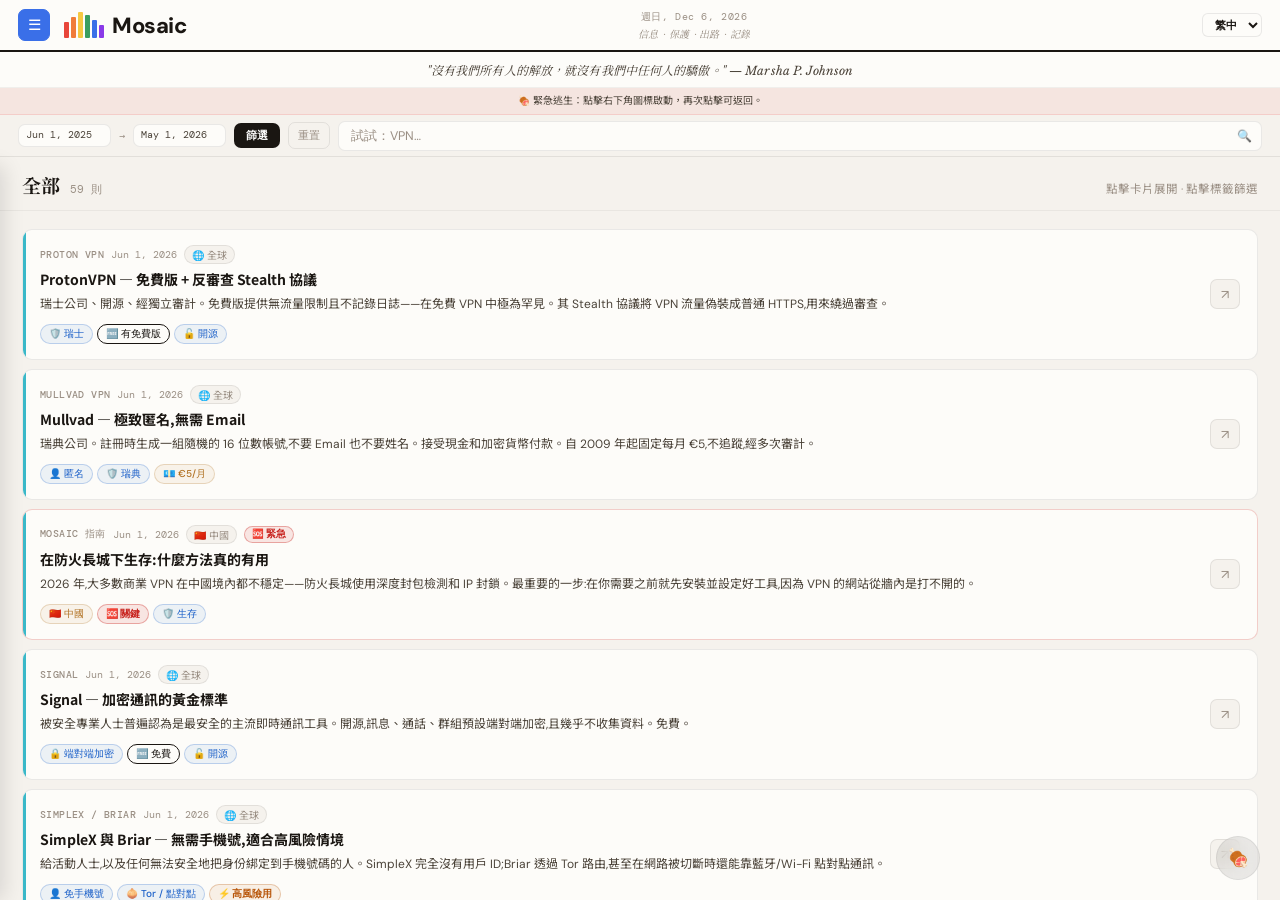
==== archive.html @ e32cba0f "Add files via upload" ====
<!DOCTYPE html>
<html lang="zh-Hant">
<head>
<meta charset="UTF-8">
<meta name="viewport" content="width=device-width, initial-scale=1.0">
<title>Mosaic 檔案庫</title>
<link href="https://fonts.googleapis.com/css2?family=Noto+Serif+TC:wght@400;500;700;900&family=Noto+Sans+TC:wght@300;400;500;700&family=Noto+Sans+SC:wght@300;400;500;700&family=DM+Sans:wght@300;400;500;600&family=DM+Mono:wght@400;500&family=Libre+Baskerville:ital,wght@0,400;0,700;1,400&display=swap" rel="stylesheet">
<link rel="stylesheet" href="css/archive.css">
</head>
<body>
<div class="topbar">
  <button class="sidebar-toggle" id="sidebar-toggle">☰</button>
  <div style="display:flex;align-items:center;gap:8px;flex-shrink:0">
    <div class="logo-mark"><div class="shard"></div><div class="shard"></div><div class="shard"></div><div class="shard"></div><div class="shard"></div><div class="shard"></div></div>
    <a class="logo-text" href="index.html">Mosaic</a>
  </div>
  <div class="newspaper-meta">
    <div class="newspaper-date" id="newspaper-date">—</div>
    <div class="newspaper-tagline" id="newspaper-tagline">信息 · 保護 · 出路 · 記錄</div>
  </div>
  <select class="lang-select" id="lang-select"><option value="zh" selected>繁中</option><option value="zh-cn">简中</option><option value="en">EN</option></select>
</div>
<div class="quote-bar"><span class="quote-text" id="quote-text"></span></div>
<div class="panic-hint-bar" id="panic-hint-bar">🍖 緊急逃生：點擊右下角圖標啟動，再次點擊可返回。</div>
<div class="filterbar">
  <div class="date-field"><span class="date-disp" id="disp-from">Jun 1, 2025</span><input type="date" id="date-from" value="2025-06-01"></div>
  <span class="date-arrow">→</span>
  <div class="date-field"><span class="date-disp" id="disp-to">May 1, 2026</span><input type="date" id="date-to" value="2026-05-01"></div>
  <button class="btn-filter" id="btn-filter">篩選</button>
  <button class="btn-reset" id="btn-reset">重置</button>
  <div class="search-wrap">
    <input class="search-input" id="search-input" type="text" placeholder="試試：庇護…" autocomplete="off">
    <span class="search-icon" id="search-icon">🔍</span>
    <button class="search-clear" id="search-clear">✕</button>
  </div>
  <div class="active-tag-badge" id="active-tag-badge"><span id="atb-text"></span><button class="atb-clear" id="atb-clear">✕</button></div>
</div>
<div class="layout">
  <div class="sidebar" id="sidebar">
    <div class="sidebar-top">
      <div class="sidebar-section">
        <div class="nav-item" onclick="window.location.href='index.html'" style="--item-color:#ff6b35">
          <div class="nav-icon" style="--item-color:#ff6b35">🏠</div><span id="lb-home">首頁 · 時間之樹</span>
        </div>
      </div>
      <div class="sidebar-divider"></div>
      <div class="sidebar-section">
        <div class="nav-item active" data-cat="news" id="nav-news" style="--item-color:var(--glass-red)">
          <div class="nav-icon" style="--item-color:var(--glass-red)">📰</div><span id="lb-news">新聞</span><span class="nav-count" id="count-news">—</span>
        </div>
        <div class="sub-group open" id="sub-news">
          <div class="sub-item active" data-sub="all" id="subnav-news-all">全部新聞</div>
          <div class="sub-item" data-sub="zh-sphere" id="subnav-news-zh">中文圈動態</div>
          <div class="sub-item" data-sub="zh-sphere" data-country="cn" id="subnav-cn">　🇨🇳 中國</div>
          <div class="sub-item" data-sub="zh-sphere" data-country="hk" id="subnav-hk">　🇭🇰 香港</div>
          <div class="sub-item" data-sub="zh-sphere" data-country="tw" id="subnav-tw">　🇹🇼 台灣</div>
          <div class="sub-item" data-sub="overseas" id="subnav-news-overseas">海外華人 LGBTQ+</div>
          <div class="sub-item" data-sub="global" id="subnav-news-global">全球重要事件</div>
        </div>
      </div>
      <div class="sidebar-divider"></div>
      <div class="sidebar-section">
        <div class="nav-item" data-cat="emergency" id="nav-emergency" style="--item-color:#c8241f">
          <div class="nav-icon" style="--item-color:#c8241f">🚨</div><span id="lb-emergency">緊急資源</span><span class="nav-count" id="count-emergency">—</span>
        </div>
        <div class="sub-group" id="sub-emergency">
          <div class="sub-item" data-sub="crisis" id="subnav-em-crisis">國內危機求助</div>
          <div class="sub-item" data-sub="legal" id="subnav-em-legal">法律援助</div>
          <div class="sub-item" data-sub="mental" id="subnav-em-mental">心理支持熱線</div>
        </div>
      </div>
      <div class="sidebar-divider"></div>
      <div class="sidebar-section">
        <div class="nav-item" data-cat="asylum" id="nav-asylum" style="--item-color:var(--glass-violet)">
          <div class="nav-icon" style="--item-color:var(--glass-violet)">✈️</div><span id="lb-asylum">庇護指南</span><span class="nav-count" id="count-asylum">—</span>
        </div>
        <div class="sub-group" id="sub-asylum">
          <div class="sub-item" data-sub="us" id="subnav-as-us">美國 Asylum</div>
          <div class="sub-item" data-sub="ca" id="subnav-as-ca">加拿大 Refugee</div>
          <div class="sub-item" data-sub="compare" id="subnav-as-compare">各國對比</div>
        </div>
      </div>
      <div class="sidebar-divider"></div>
      <div class="sidebar-section">
        <div class="nav-item" data-cat="medical" id="nav-medical" style="--item-color:var(--glass-green)">
          <div class="nav-icon" style="--item-color:var(--glass-green)">🏥</div><span id="lb-medical">醫療援助</span><span class="nav-count" id="count-medical">—</span>
        </div>
        <div class="sub-group" id="sub-medical">
          <div class="sub-item" data-sub="providers" id="subnav-md-providers">友善醫療提供者</div>
          <div class="sub-item" data-sub="trans" id="subnav-md-trans">跨性別醫療</div>
          <div class="sub-item" data-sub="sexual" id="subnav-md-sexual">性健康 · HIV · PrEP</div>
        </div>
      </div>
      <div class="sidebar-divider"></div>
      <div class="sidebar-section">
        <div class="nav-item" data-cat="safety" id="nav-safety" style="--item-color:var(--glass-teal)">
          <div class="nav-icon" style="--item-color:var(--glass-teal)">🔒</div><span id="lb-safety">安全工具</span><span class="nav-count" id="count-safety">—</span>
        </div>
        <div class="sub-group" id="sub-safety">
          <div class="sub-item" data-sub="vpn" id="subnav-sf-vpn">VPN 指南</div>
          <div class="sub-item" data-sub="encrypt" id="subnav-sf-encrypt">通訊加密</div>
          <div class="sub-item" data-sub="footprint" id="subnav-sf-footprint">數位足跡清理</div>
        </div>
      </div>
      <div class="sidebar-divider"></div>
      <div class="sidebar-section">
        <div class="nav-item" data-cat="cases" id="nav-cases" style="--item-color:var(--glass-orange)">
          <div class="nav-icon" style="--item-color:var(--glass-orange)">⚖️</div><span id="lb-cases">歷史案件</span><span class="nav-count" id="count-cases">—</span>
        </div>
      </div>
      <div class="sidebar-divider"></div>
      <div class="sidebar-section">
        <div class="nav-item guest-submit-btn" data-cat="guest" id="nav-guest">
          <div class="nav-icon">✍️</div><span id="lb-guest">特邀嘉賓</span>
        </div>
        <div style="padding:8px 16px 10px;font-size:10.5px;color:var(--text-dim);line-height:1.75;">
          <span id="lb-guest-hint">與社群分享您的故事。</span><br>
          <div style="margin-top:6px;padding:6px 10px;background:var(--bg);border:1px solid var(--border);border-radius:6px;font-family:monospace;font-size:11px;color:var(--text);cursor:pointer;" onclick="navigator.clipboard.writeText('chaosxxcinema@outlook.com').then(()=>alert('Email copied!'))">chaosxxcinema@outlook.com</div>
        </div>
      </div>
    </div>
    <div class="sidebar-bottom">
      <a class="sb-kofi" href="https://ko-fi.com/chaosxxcinema" target="_blank" rel="noopener">☕ <span id="kofi-label">請我喝杯咖啡</span></a>
      <button class="sb-link" onclick="document.getElementById('disc-overlay').classList.add('open')"><span id="lb-about">ℹ️ 關於與聯繫</span></button>
      <div class="sb-credit">XiaXia · ChaosXX™ © 2026</div>
    </div>
  </div>
  <div class="main" id="main-area">
    <div class="content-header">
      <div class="content-title" id="content-title">全部</div>
      <div class="content-count" id="content-count">— 則</div>
      <div class="content-hint" id="content-hint">點擊卡片展開 · 點擊標籤篩選</div>
    </div>
    <div class="cards-scroll" id="cards-scroll">
      <div id="cards-grid"></div>
      <div class="empty" id="empty-state">找不到相關內容 🌈</div>
    </div>
  </div>
</div>
<div class="overlay" id="overlay">
  <div class="detail-panel" id="detail-panel">
    <div class="panel-header">
      <div class="panel-strip" id="panel-strip"></div>
      <div style="flex:1;min-width:0"><div class="panel-source-date" id="panel-src"></div><div class="panel-title" id="panel-title"></div></div>
      <button class="panel-close" id="panel-close">✕</button>
    </div>
    <div class="panel-body" id="panel-body">
      <div class="panel-summary-box" id="panel-summary-box">
        <div class="panel-summary-label" id="lbl-ai">✦ AI 摘要</div>
        <div class="panel-summary-text" id="panel-summary"></div>
      </div>
      <div class="panel-tags" id="panel-tags"></div>
      <div class="panel-full-text" id="panel-full"></div>
      <a class="panel-cta" id="panel-cta" href="#" target="_blank">→ <span id="cta-text">查看原文</span></a>
    </div>
  </div>
</div>
<div class="disc-overlay" id="disc-overlay">
  <div class="disc-modal">
    <button class="disc-close" onclick="document.getElementById('disc-overlay').classList.remove('open')">✕</button>
    <div class="disc-title" id="disc-title">ℹ️ 關於與聯繫</div>
    <div class="disc-sec-title" id="disc-s1">關於本工具</div><div class="disc-body" id="disc-b1"></div>
    <div class="disc-sec-title" id="disc-s2">AI 摘要說明</div><div class="disc-body" id="disc-b2"></div>
    <div class="disc-sec-title" id="disc-s3">隱私與資料</div><div class="disc-body" id="disc-b3"></div>
    <div class="disc-sec-title" id="disc-s4">使用者責任</div><div class="disc-body" id="disc-b4"></div>
    <div class="disc-divider"></div>
    <div class="disc-sec-title" id="disc-s5">維護者</div><div class="disc-body" id="disc-b5">XiaXia · ChaosXX™ · © 2026</div>
  </div>
</div>
<button class="panic-button" id="panic-btn" aria-label="Emergency exit">🍖</button>
<div class="disguise-page" id="disguise-page">
  <div class="disguise-content">
    <div class="disguise-header"><div class="disguise-title" id="recipe-site-title">美食天下</div><div class="disguise-subtitle">www.meishichina.com</div></div>
    <div class="disguise-recipe">
      <div class="disguise-recipe-img" id="recipe-icon">🍽️</div>
      <div class="disguise-recipe-title" id="recipe-name">菜名</div>
      <div class="disguise-recipe-meta" id="recipe-meta">難度：中等 | 時間：30分鐘</div>
      <div class="disguise-recipe-section"><h3 id="label-ingredients">主料</h3><ul id="recipe-ingredients"></ul></div>
      <div class="disguise-recipe-section"><h3 id="label-seasonings">調料</h3><ul id="recipe-seasonings"></ul></div>
      <div class="disguise-recipe-section"><h3 id="label-steps">做法步驟</h3><div id="recipe-steps"></div></div>
      <div class="disguise-recipe-section"><p id="recipe-tips" style="color:#999;font-size:12px;"></p></div>
    </div>
    <div style="text-align:center;padding:30px 0;border-top:1px solid #eee;color:#999;font-size:12px;">
      <p id="recipe-footer">© 2026 美食天下 meishichina.com</p>
      <p id="recipe-categories" style="margin-top:8px;">熱門分類：川菜 | 粵菜 | 湘菜 | 素菜 | 湯羹 | 烘焙</p>
    </div>
  </div>
</div>
<!-- 參考資料(穩定型) -->
<script src="data/reference.js"></script>
<!-- 新聞歸檔設定 -->
<script src="data/news-index.js"></script>
<!-- 新聞檔案(每季一個,新增一季就加一行) -->
<script src="data/news-2026-Q2.js"></script>
<!-- 應用邏輯 -->
<script src="js/archive.js"></script>
</body>
</html>
---- css/archive.css ----
:root{--glass-red:#e8463a;--glass-orange:#f07c3a;--glass-yellow:#f5c842;--glass-green:#3a9e5f;--glass-blue:#3a6fe8;--glass-violet:#8a3ae8;--glass-pink:#e83a7c;--glass-teal:#3ab8c8;--bg:#f5f2ed;--surface:#fdfcf9;--border:rgba(0,0,0,.08);--border2:rgba(0,0,0,.05);--text:#1a1612;--text-mid:#4a4238;--text-dim:#9a8f84;--topbar-h:52px;--filterbar-h:42px;--sidebar-w:260px;}
*,*::before,*::after{box-sizing:border-box;margin:0;padding:0;}
body{font-family:'DM Sans','Noto Sans TC','Noto Sans SC',sans-serif;background:var(--bg);color:var(--text);height:100vh;overflow:hidden;display:flex;flex-direction:column;}
.topbar{height:var(--topbar-h);flex-shrink:0;background:var(--surface);border-bottom:2px solid var(--text);display:flex;align-items:center;padding:0 18px;gap:14px;position:relative;z-index:100;}
.logo-mark{display:flex;align-items:flex-end;gap:2px;flex-shrink:0;height:26px;}
.shard{width:5px;border-radius:1px;transform-origin:bottom center;position:relative;overflow:hidden;}
.shard::after{content:'';position:absolute;inset:0;background:linear-gradient(135deg,transparent 0%,rgba(255,255,255,.5) 45%,rgba(255,255,255,.9) 50%,rgba(255,255,255,.5) 55%,transparent 100%);transform:translateX(-150%);animation:sunlight 12s ease-in-out infinite;}
.shard:nth-child(1){height:16px;background:var(--glass-red);}
.shard:nth-child(2){height:21px;background:var(--glass-orange);}.shard:nth-child(2)::after{animation-delay:.4s;}
.shard:nth-child(3){height:26px;background:var(--glass-yellow);}.shard:nth-child(3)::after{animation-delay:.8s;}
.shard:nth-child(4){height:23px;background:var(--glass-green);}.shard:nth-child(4)::after{animation-delay:1.2s;}
.shard:nth-child(5){height:18px;background:var(--glass-blue);}.shard:nth-child(5)::after{animation-delay:1.6s;}
.shard:nth-child(6){height:13px;background:var(--glass-violet);}.shard:nth-child(6)::after{animation-delay:2s;}
@keyframes sunlight{0%{transform:translateX(-150%);}15%{transform:translateX(150%);}100%{transform:translateX(150%);}}
.logo-text{font-family:'DM Sans',sans-serif;font-weight:800;font-size:22px;color:var(--text);letter-spacing:-.02em;flex-shrink:0;text-decoration:none;}
.newspaper-meta{flex:1;min-width:0;text-align:center;display:flex;flex-direction:column;align-items:center;justify-content:center;overflow:hidden;}
.newspaper-date{font-family:'DM Mono',monospace;font-size:10px;color:var(--text-dim);letter-spacing:.06em;}
.newspaper-tagline{font-family:'Noto Serif TC',serif;font-style:italic;font-size:10px;color:var(--text-dim);letter-spacing:.03em;margin-top:2px;white-space:nowrap;overflow:hidden;text-overflow:ellipsis;max-width:100%;}
.sidebar-toggle{display:flex;width:32px;height:32px;border-radius:7px;background:var(--glass-blue);border:1px solid var(--glass-blue);color:#fff;font-size:15px;cursor:pointer;align-items:center;justify-content:center;flex-shrink:0;transition:all .16s;}
.sidebar-toggle:hover{background:#2856c7;transform:scale(1.05);}
.lang-select{padding:4px 8px;border-radius:6px;border:1px solid var(--border);background:var(--surface);color:var(--text);font-size:11px;font-weight:600;cursor:pointer;}
.quote-bar{flex-shrink:0;background:var(--surface);border-bottom:1px solid var(--border2);padding:7px 18px;text-align:center;}
.quote-text{font-family:'Libre Baskerville','Noto Serif TC',serif;font-style:italic;font-size:12px;color:var(--text-mid);letter-spacing:.01em;line-height:1.5;}
.panic-hint-bar{flex-shrink:0;background:rgba(232,58,60,.07);border-bottom:1px solid rgba(232,58,60,.14);padding:5px 18px;font-size:10px;color:var(--text-mid);text-align:center;line-height:1.6;}
.filterbar{height:var(--filterbar-h);flex-shrink:0;background:var(--bg);border-bottom:1px solid var(--border);display:flex;align-items:center;padding:0 18px;gap:8px;position:relative;z-index:99;}
.search-wrap{flex:1;position:relative;min-width:0;}
.search-input{width:100%;background:var(--surface);border:1px solid var(--border);border-radius:7px;padding:6px 30px 6px 12px;font-family:'DM Sans',sans-serif;font-size:12.5px;color:var(--text);outline:none;transition:border-color .18s;}
.search-input:focus{border-color:var(--glass-blue);box-shadow:0 0 0 3px rgba(58,111,232,.08);}
.search-input::placeholder{color:var(--text-dim);}
.search-icon{position:absolute;right:10px;top:50%;transform:translateY(-50%);color:var(--text-dim);font-size:12px;pointer-events:none;}
.search-clear{position:absolute;right:8px;top:50%;transform:translateY(-50%);color:var(--text-dim);font-size:12px;cursor:pointer;display:none;background:none;border:none;line-height:1;}
.date-field{position:relative;display:inline-flex;align-items:center;flex-shrink:0;}
.date-disp{background:var(--surface);border:1px solid var(--border);border-radius:7px;padding:4px 18px 4px 7px;color:var(--text-mid);font-family:'DM Mono',monospace;font-size:9.5px;white-space:nowrap;min-width:78px;pointer-events:none;line-height:1.4;}
.date-field input[type=date]{position:absolute;inset:0;opacity:0;cursor:pointer;width:100%;}
.date-arrow{font-family:'DM Mono',monospace;font-size:10px;color:var(--text-dim);flex-shrink:0;}
.btn-filter{padding:5px 12px;border-radius:7px;background:var(--text);color:#fff;border:none;font-family:'DM Sans',sans-serif;font-size:11px;font-weight:600;cursor:pointer;transition:all .16s;white-space:nowrap;}
.btn-filter:hover{background:#2a2018;}
.btn-reset{padding:5px 9px;border-radius:7px;background:transparent;border:1px solid var(--border);color:var(--text-dim);font-family:'DM Sans',sans-serif;font-size:11px;cursor:pointer;transition:all .16s;}
.btn-reset:hover{color:var(--text);}
.active-tag-badge{display:none;align-items:center;gap:5px;flex-shrink:0;background:rgba(58,111,232,.1);border:1px solid rgba(58,111,232,.25);border-radius:999px;padding:3px 10px;font-family:'DM Sans',sans-serif;font-size:11px;color:var(--glass-blue);white-space:nowrap;}
.active-tag-badge.show{display:inline-flex;}
.atb-clear{background:none;border:none;color:rgba(58,111,232,.6);font-size:12px;cursor:pointer;line-height:1;padding:0;margin-left:2px;}
.atb-clear:hover{color:var(--glass-blue);}
.layout{flex:1;min-height:0;display:flex;overflow:hidden;}
.sidebar{width:var(--sidebar-w);flex-shrink:0;background:var(--surface);border-right:1px solid var(--border);display:flex;flex-direction:column;overflow-y:auto;overflow-x:hidden;position:fixed;left:0;top:calc(var(--topbar-h) + var(--filterbar-h) + 72px);bottom:0;z-index:200;transform:translateX(-100%);transition:transform .22s ease;box-shadow:4px 0 20px rgba(0,0,0,.12);}
.sidebar.open{transform:translateX(0);}
.sidebar::-webkit-scrollbar{display:none;}
.sidebar-top{flex:1;padding:14px 0 0;}
.sidebar-section{margin-bottom:4px;}
.sidebar-label{font-family:'DM Mono',monospace;font-size:9px;letter-spacing:.12em;text-transform:uppercase;color:var(--text-dim);padding:4px 16px 5px;}
.sidebar-divider{height:1px;background:var(--border2);margin:6px 14px;}
.nav-item{display:flex;align-items:center;gap:9px;padding:7px 16px;cursor:pointer;position:relative;transition:background .14s;font-size:13px;font-weight:500;color:var(--text-mid);}
.nav-item:hover{background:var(--bg);}
.nav-item.active{background:var(--bg);color:var(--text);font-weight:600;}
.nav-item.active::before{content:'';position:absolute;left:0;top:18%;bottom:18%;width:3px;border-radius:0 3px 3px 0;background:var(--item-color,var(--glass-blue));}
.nav-icon{width:21px;height:21px;border-radius:5px;display:flex;align-items:center;justify-content:center;font-size:11px;flex-shrink:0;background:color-mix(in srgb,var(--item-color,var(--glass-blue)) 14%,transparent);}
.nav-count{margin-left:auto;font-family:'DM Mono',monospace;font-size:10px;color:var(--text-dim);background:var(--bg);border:1px solid var(--border);border-radius:999px;padding:1px 6px;}
.sub-group{display:none;overflow:hidden;}
.sub-group.open{display:block;}
.sub-item{display:flex;align-items:center;gap:6px;padding:5px 16px 5px 44px;cursor:pointer;font-size:12px;color:var(--text-dim);transition:all .14s;position:relative;}
.sub-item::before{content:'└';position:absolute;left:28px;color:var(--border);font-size:10px;}
.sub-item:hover{background:var(--bg);color:var(--text-mid);}
.sub-item.active{color:var(--text);font-weight:600;}
.guest-submit-btn{background:rgba(232,58,124,.1)!important;border:1px solid rgba(232,58,124,.3)!important;border-radius:8px!important;margin:4px 14px 10px!important;padding:9px 12px!important;color:var(--glass-pink)!important;font-weight:600!important;justify-content:center!important;}
.guest-submit-btn:hover{background:rgba(232,58,124,.18)!important;transform:translateY(-1px);}
.guest-submit-btn.active{background:var(--glass-pink)!important;color:#fff!important;}
.guest-submit-btn.active::before{display:none!important;}
.sidebar-bottom{flex-shrink:0;border-top:1px solid var(--border);padding:12px 14px;display:flex;flex-direction:column;gap:8px;}
.sb-kofi{display:inline-flex;align-items:center;gap:6px;background:rgba(16,185,129,.12);border:1px solid rgba(16,185,129,.35);border-radius:999px;padding:5px 12px;color:rgba(5,150,105,.95);font-family:'DM Sans',sans-serif;font-size:11px;font-weight:600;text-decoration:none;transition:all .18s;width:100%;justify-content:center;}
.sb-kofi:hover{background:rgba(16,185,129,.22);}
.sb-link{font-family:'DM Mono',monospace;font-size:9px;letter-spacing:.06em;color:var(--text-dim);cursor:pointer;transition:color .16s;text-transform:uppercase;background:none;border:none;width:100%;padding:6px;}
.sb-link:hover{color:var(--text);}
.sb-credit{font-family:'DM Mono',monospace;font-size:9px;color:var(--text-dim);text-align:center;letter-spacing:.04em;opacity:.65;}
.main{flex:1;min-width:0;display:flex;flex-direction:column;overflow:hidden;}
.content-header{flex-shrink:0;padding:14px 22px 12px;border-bottom:1px solid var(--border2);display:flex;align-items:baseline;gap:10px;flex-wrap:wrap;}
.content-title{font-family:'Noto Serif TC',serif;font-size:19px;font-weight:700;letter-spacing:-.01em;color:var(--text);}
.content-count{font-family:'DM Mono',monospace;font-size:11px;color:var(--text-dim);}
.content-hint{font-size:11.5px;color:var(--text-dim);margin-left:auto;}
.cards-scroll{flex:1;min-height:0;overflow-y:auto;padding:18px 22px 32px;scrollbar-width:thin;scrollbar-color:rgba(0,0,0,.1) transparent;}
.cards-scroll::-webkit-scrollbar{width:5px;}
.cards-scroll::-webkit-scrollbar-thumb{background:rgba(0,0,0,.1);border-radius:3px;}
.card{background:var(--surface);border:1px solid var(--border);border-radius:10px;padding:15px 17px;margin-bottom:9px;cursor:pointer;transition:box-shadow .18s,transform .18s,border-color .18s;position:relative;overflow:hidden;display:flex;gap:13px;align-items:flex-start;animation:cardIn .28s ease both;}
.card:hover{box-shadow:0 4px 18px rgba(0,0,0,.08);transform:translateY(-1px);border-color:rgba(0,0,0,.14);}
.card-strip{position:absolute;left:0;top:0;bottom:0;width:3px;border-radius:10px 0 0 10px;}
.card-body{flex:1;min-width:0;}
.card-meta{display:flex;align-items:center;gap:7px;flex-wrap:wrap;margin-bottom:5px;}
.card-source{font-family:'DM Mono',monospace;font-size:10px;font-weight:500;color:var(--text-dim);letter-spacing:.04em;text-transform:uppercase;}
.card-date{font-family:'DM Mono',monospace;font-size:10px;color:var(--text-dim);}
.card-geo{display:inline-flex;align-items:center;gap:3px;font-size:10px;color:var(--text-dim);background:var(--bg);border:1px solid var(--border);border-radius:999px;padding:1px 7px;}
.card-title{font-family:'Noto Sans TC','Noto Sans SC',sans-serif;font-size:14px;font-weight:700;line-height:1.45;color:var(--text);margin-bottom:5px;}
.card-title.en{font-family:'Libre Baskerville',serif;font-size:14.5px;}
.card-summary{font-size:12px;color:var(--text-mid);line-height:1.72;margin-bottom:9px;display:-webkit-box;-webkit-line-clamp:2;-webkit-box-orient:vertical;overflow:hidden;}
.card-tags{display:flex;flex-wrap:wrap;gap:4px;}
.ctag{display:inline-flex;align-items:center;gap:2px;padding:2px 8px;border-radius:999px;font-size:10px;font-family:'DM Sans',sans-serif;font-weight:500;border:1px solid;white-space:nowrap;cursor:pointer;transition:all .14s;}
.ctag:hover{filter:brightness(.92);transform:scale(1.04);}
.ctag.tag-active{outline:2px solid currentColor;outline-offset:1px;}
.ct-news{color:#c0390d;border-color:rgba(192,57,13,.24);background:rgba(192,57,13,.07);}
.ct-emergency{color:#c8241f;border-color:rgba(200,36,31,.28);background:rgba(200,36,31,.08);font-weight:700;}
.ct-asylum{color:#6b24c8;border-color:rgba(107,36,200,.24);background:rgba(107,36,200,.07);}
.ct-safety{color:#1a5fc8;border-color:rgba(26,95,200,.24);background:rgba(26,95,200,.07);}
.ct-cases{color:#b07020;border-color:rgba(176,112,32,.24);background:rgba(176,112,32,.07);}
.ct-guest{color:var(--glass-pink);border-color:rgba(232,58,124,.24);background:rgba(232,58,124,.07);}
.ct-health{color:#1f8a4f;border-color:rgba(31,138,79,.24);background:rgba(31,138,79,.07);}
.ct-legal{color:#6b24c8;border-color:rgba(107,36,200,.24);background:rgba(107,36,200,.07);}
.ct-urgent{color:#c8241f;border-color:rgba(200,36,31,.34);background:rgba(200,36,31,.1);font-weight:700;}
.ct-cn{color:#b07020;border-color:rgba(176,112,32,.24);background:rgba(176,112,32,.07);}
.ct-us{color:#1a5fc8;border-color:rgba(26,95,200,.18);background:rgba(26,95,200,.06);}
.ct-ban{color:#c8241f;border-color:rgba(200,36,31,.28);background:rgba(200,36,31,.08);font-weight:600;}
.ct-persecution{color:#8b1a1a;border-color:rgba(139,26,26,.3);background:rgba(139,26,26,.09);font-weight:600;}
.ct-rollback{color:#b8560a;border-color:rgba(184,86,10,.28);background:rgba(184,86,10,.08);font-weight:600;}
.ct-resistance{color:#059669;border-color:rgba(5,150,105,.28);background:rgba(5,150,105,.08);}
.ct-ru{color:#6b24c8;border-color:rgba(107,36,200,.24);background:rgba(107,36,200,.07);}
.ct-ir{color:#c8241f;border-color:rgba(200,36,31,.28);background:rgba(200,36,31,.08);}
.ct-tw{color:#1f8a4f;border-color:rgba(31,138,79,.24);background:rgba(31,138,79,.07);}
.ct-gb{color:#1a5fc8;border-color:rgba(26,95,200,.24);background:rgba(26,95,200,.07);}
.ct-ug{color:#c8241f;border-color:rgba(200,36,31,.28);background:rgba(200,36,31,.08);}
.ct-sa{color:#8b1a1a;border-color:rgba(139,26,26,.3);background:rgba(139,26,26,.09);}
.ct-event{color:#1a5fc8;border-color:rgba(26,95,200,.24);background:rgba(26,95,200,.07);}
.card-link{flex-shrink:0;display:flex;align-items:center;justify-content:center;width:30px;height:30px;border-radius:7px;background:var(--bg);border:1px solid var(--border);color:var(--text-dim);font-size:13px;text-decoration:none;transition:all .16s;align-self:center;}
.card-link:hover{background:var(--glass-blue);border-color:var(--glass-blue);color:#fff;}
.hl{background:rgba(245,200,66,.45);border-radius:2px;padding:0 1px;}
.empty{text-align:center;padding:60px 20px;color:var(--text-dim);font-family:'Noto Serif TC',serif;font-style:italic;font-size:17px;display:none;}
.pagination{display:flex;align-items:center;justify-content:center;gap:8px;padding:20px;margin-top:10px;}
.pagination-btn{display:flex;align-items:center;justify-content:center;min-width:36px;height:36px;padding:0 12px;border-radius:7px;border:1px solid var(--border);background:var(--surface);color:var(--text-mid);font-family:'DM Sans',sans-serif;font-size:13px;font-weight:500;cursor:pointer;transition:all .16s;}
.pagination-btn:hover:not(:disabled){background:var(--glass-blue);color:#fff;border-color:var(--glass-blue);}
.pagination-btn:disabled{opacity:.4;cursor:not-allowed;}
.pagination-btn.active{background:var(--glass-blue);color:#fff;border-color:var(--glass-blue);font-weight:600;}
.pagination-info{font-size:12px;color:var(--text-dim);padding:0 8px;}
.overlay{position:fixed;inset:0;background:rgba(26,22,18,.52);backdrop-filter:blur(6px);z-index:500;display:flex;justify-content:flex-end;opacity:0;pointer-events:none;transition:opacity .22s;}
.overlay.open{opacity:1;pointer-events:all;}
.detail-panel{width:min(750px,95vw);height:100%;background:var(--surface);border-left:1px solid var(--border);display:flex;flex-direction:column;transform:translateX(100%);transition:transform .24s cubic-bezier(.4,0,.2,1);overflow:hidden;}
.overlay.open .detail-panel{transform:translateX(0);}
.panel-header{flex-shrink:0;padding:18px 20px 14px;border-bottom:1px solid var(--border2);display:flex;align-items:flex-start;gap:10px;}
.panel-strip{width:4px;height:38px;border-radius:2px;flex-shrink:0;margin-top:2px;}
.panel-source-date{font-family:'DM Mono',monospace;font-size:10px;color:var(--text-dim);letter-spacing:.04em;margin-bottom:4px;}
.panel-title{font-family:'Noto Serif TC','Libre Baskerville',serif;font-size:16px;font-weight:700;line-height:1.4;color:var(--text);flex:1;}
.panel-close{width:28px;height:28px;border-radius:7px;background:rgba(58,111,232,.08);border:1px solid rgba(58,111,232,.2);color:var(--glass-blue);font-size:13px;cursor:pointer;display:flex;align-items:center;justify-content:center;transition:all .16s;flex-shrink:0;}
.panel-close:hover{background:var(--glass-blue);border-color:var(--glass-blue);color:#fff;}
.panel-body{flex:1;overflow-y:auto;padding:18px 20px 28px;}
.panel-body::-webkit-scrollbar{width:4px;}
.panel-body::-webkit-scrollbar-thumb{background:rgba(0,0,0,.1);border-radius:2px;}
.panel-summary-box{background:var(--bg);border-radius:8px;padding:13px 15px;margin-bottom:14px;border-left:3px solid var(--panel-color,var(--glass-blue));}
.panel-summary-label{font-family:'DM Mono',monospace;font-size:9px;letter-spacing:.12em;text-transform:uppercase;color:var(--text-dim);margin-bottom:5px;}
.panel-summary-text{font-size:13px;line-height:1.85;color:var(--text);}
.panel-tags{display:flex;flex-wrap:wrap;gap:6px;margin-bottom:16px;}
.panel-tags .ctag{font-size:11.5px;padding:3px 11px;}
.panel-full-text{font-size:14.5px;line-height:1.9;color:var(--text-mid);margin-bottom:20px;white-space:pre-wrap;}
.panel-cta{display:inline-flex;align-items:center;gap:6px;background:var(--text);color:#fff;border:none;border-radius:8px;padding:9px 18px;font-family:'DM Sans',sans-serif;font-size:13px;font-weight:600;text-decoration:none;cursor:pointer;transition:all .18s;}
.panel-cta:hover{background:#2a2018;transform:translateY(-1px);}
.panel-author-box{background:rgba(16,185,129,.08);border:1px solid rgba(16,185,129,.22);border-radius:8px;padding:12px 14px;margin-bottom:14px;}
.panel-author-label{font-family:'DM Mono',monospace;font-size:9px;letter-spacing:.12em;text-transform:uppercase;color:rgba(5,150,105,.8);margin-bottom:5px;font-weight:600;}
.panel-author-name{font-size:13px;font-weight:600;color:var(--text);margin-bottom:3px;}
.panel-author-bio{font-size:11.5px;color:var(--text-mid);line-height:1.6;}
.panel-listen-btn{display:inline-flex;align-items:center;gap:6px;background:rgba(16,185,129,.12);border:1px solid rgba(16,185,129,.35);color:rgba(5,150,105,.95);border-radius:8px;padding:8px 16px;font-family:'DM Sans',sans-serif;font-size:12px;font-weight:600;cursor:pointer;transition:all .18s;margin-bottom:16px;}
.panel-listen-btn:hover{background:rgba(16,185,129,.22);}
.panel-listen-btn.playing{background:rgba(16,185,129,.25);border-color:rgba(16,185,129,.6);}
.panel-guest-disclaimer{background:rgba(245,200,66,.08);border:1px solid rgba(245,200,66,.25);border-radius:8px;padding:11px 13px;margin-top:16px;font-size:10.5px;line-height:1.75;color:var(--text-mid);}
.panel-guest-disclaimer strong{color:var(--text);font-weight:600;}
.panel-copyright{background:rgba(58,111,232,.08);border:1px solid rgba(58,111,232,.22);border-radius:8px;padding:11px 13px;margin-top:10px;font-size:10.5px;line-height:1.75;color:var(--text-mid);}
.panel-copyright strong{color:var(--text);font-weight:600;}
.panel-comments{background:var(--bg);border:1px solid var(--border);border-radius:8px;padding:14px 16px;margin-top:16px;}
.panel-comments-header{font-family:'DM Mono',monospace;font-size:10px;letter-spacing:.12em;text-transform:uppercase;color:var(--text-dim);margin-bottom:10px;font-weight:600;}
.panel-comments-placeholder{text-align:center;padding:20px;background:rgba(16,185,129,.05);border:1px dashed rgba(16,185,129,.25);border-radius:6px;}
.panel-comments-placeholder-icon{font-size:32px;margin-bottom:8px;opacity:.6;}
.panel-comments-placeholder-text{font-size:12px;color:var(--text-mid);line-height:1.7;}
.panel-controls{display:flex;gap:8px;margin-bottom:16px;align-items:center;}
.font-btn{display:inline-flex;align-items:center;justify-content:center;width:34px;height:34px;border-radius:8px;background:rgba(58,111,232,.06);border:1px solid rgba(58,111,232,.18);color:var(--glass-blue);font-size:14px;font-weight:700;font-family:'DM Sans',sans-serif;cursor:pointer;transition:all .16s;}
.font-btn:hover{background:var(--glass-blue);border-color:var(--glass-blue);color:#fff;transform:translateY(-1px);}
.disc-overlay{position:fixed;inset:0;background:rgba(26,22,18,.6);backdrop-filter:blur(8px);z-index:800;display:flex;align-items:center;justify-content:center;padding:20px;opacity:0;pointer-events:none;transition:opacity .22s;}
.disc-overlay.open{opacity:1;pointer-events:all;}
.disc-modal{background:var(--surface);border:1px solid var(--border);border-radius:14px;padding:28px 26px;max-width:520px;width:100%;max-height:82vh;overflow-y:auto;position:relative;box-shadow:0 24px 60px rgba(0,0,0,.18);}
.disc-modal::-webkit-scrollbar{width:4px;}
.disc-modal::-webkit-scrollbar-thumb{background:rgba(0,0,0,.1);border-radius:2px;}
.disc-close{position:absolute;top:14px;right:14px;width:28px;height:28px;border-radius:7px;background:rgba(58,111,232,.08);border:1px solid rgba(58,111,232,.2);color:var(--glass-blue);font-size:13px;cursor:pointer;display:flex;align-items:center;justify-content:center;transition:all .16s;}
.disc-close:hover{background:var(--glass-blue);border-color:var(--glass-blue);color:#fff;}
.disc-title{font-family:'Noto Serif TC',serif;font-size:15px;font-weight:700;color:var(--text);margin-bottom:16px;padding-right:32px;}
.disc-sec-title{font-family:'DM Mono',monospace;font-size:9px;letter-spacing:.12em;text-transform:uppercase;color:var(--text-dim);margin-bottom:5px;}
.disc-body{font-size:12px;color:var(--text-mid);line-height:1.9;margin-bottom:14px;}
.disc-body strong{color:var(--text);font-weight:600;}
.disc-body a{color:var(--glass-blue);}
.disc-divider{height:1px;background:var(--border2);margin:12px 0;}
.panic-button{position:fixed;bottom:20px;right:20px;width:44px;height:44px;border-radius:50%;background:rgba(100,100,100,.12);border:1px solid rgba(150,150,150,.18);color:var(--text-dim);font-size:18px;cursor:pointer;display:flex;align-items:center;justify-content:center;z-index:10000;transition:all .2s;backdrop-filter:blur(8px);}
.panic-button:hover{background:rgba(255,59,48,.12);border-color:rgba(255,59,48,.25);color:rgba(255,59,48,.85);transform:scale(1.05);}
.disguise-page{display:none;position:fixed;inset:0;background:#fff;z-index:9998;overflow-y:auto;padding:20px;}
.disguise-page.active{display:block;}
.disguise-content{max-width:800px;margin:0 auto;font-family:'Noto Sans SC','Microsoft YaHei',sans-serif;color:#333;line-height:1.8;}
.disguise-header{text-align:center;padding:20px 0 30px;border-bottom:2px solid #e74c3c;}
.disguise-title{font-size:32px;font-weight:700;color:#e74c3c;margin-bottom:8px;}
.disguise-subtitle{font-size:14px;color:#666;}
.disguise-recipe{padding:30px 0;border-bottom:1px solid #eee;}
.disguise-recipe-img{font-size:48px;text-align:center;margin-bottom:15px;line-height:1;}
.disguise-recipe-title{font-size:22px;font-weight:600;color:#333;margin-bottom:15px;text-align:center;}
.disguise-recipe-meta{font-size:13px;color:#999;margin-bottom:20px;text-align:center;}
.disguise-recipe-section{margin-bottom:20px;}
.disguise-recipe-section h3{font-size:16px;font-weight:600;color:#e74c3c;margin-bottom:10px;}
.disguise-recipe-section ul{list-style:none;padding-left:0;}
.disguise-recipe-section li{padding:5px 0;font-size:14px;line-height:1.8;}
.disguise-recipe-section li::before{content:'• ';color:#e74c3c;font-weight:bold;margin-right:8px;}
.disguise-recipe-section p{font-size:14px;line-height:1.8;margin-bottom:8px;}
@keyframes cardIn{from{opacity:0;transform:translateY(5px);}to{opacity:1;transform:translateY(0);}}
@media(max-width:700px){:root{--sidebar-w:245px;}.content-hint,.newspaper-tagline,.quote-bar,.panic-hint-bar{display:none;}.filterbar{flex-wrap:wrap;height:auto;padding:6px 12px;gap:5px;}.search-wrap{flex-basis:100%;order:1;}.date-field,.date-arrow,.btn-filter,.btn-reset{order:2;}.active-tag-badge{order:3;}.cards-scroll{padding:12px 14px 28px;}.card{padding:12px 13px;}.sidebar{top:calc(var(--topbar-h) + 42px);}}
@media(max-width:420px){.date-field,.date-arrow{display:none;}}
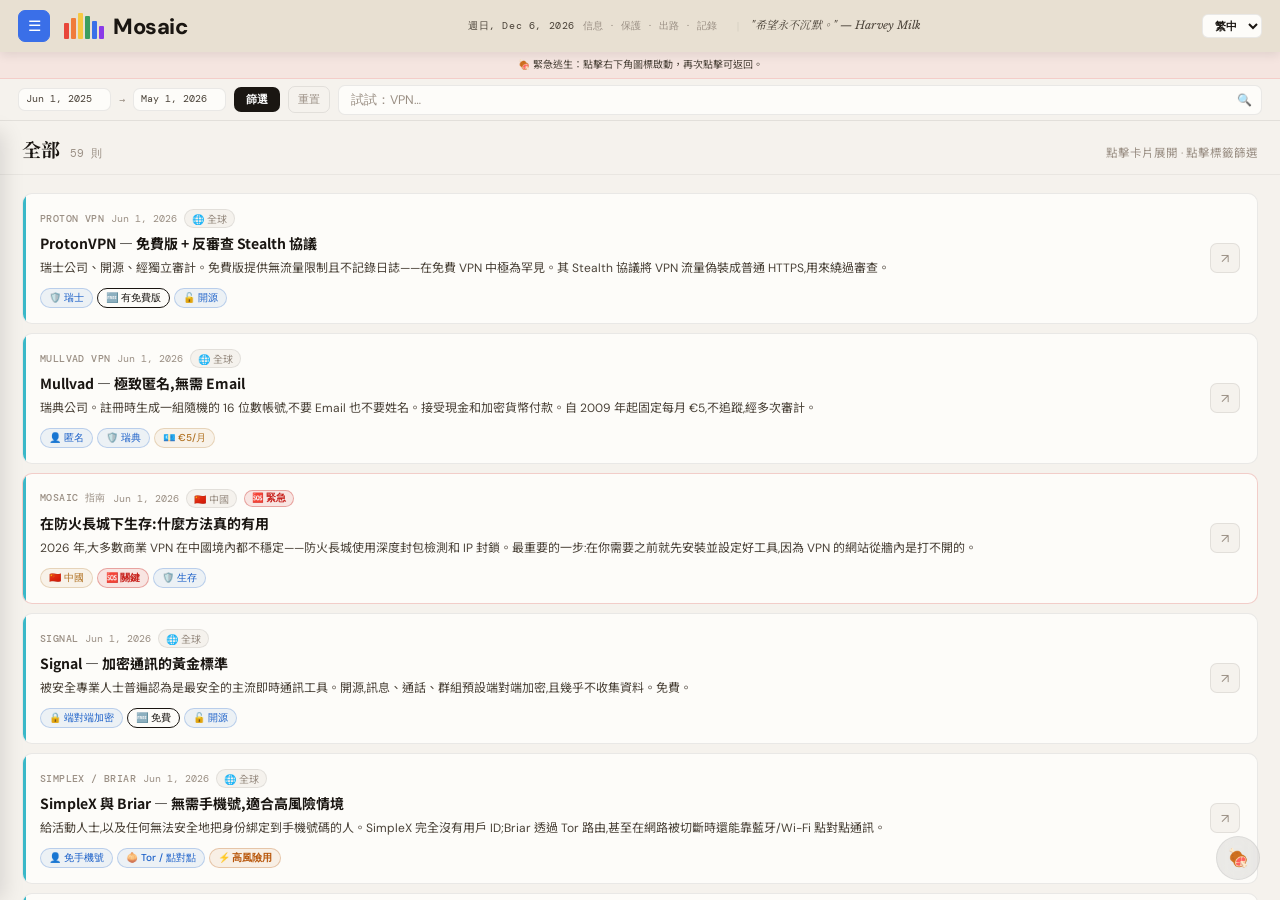
==== commit ae66d821: "Add files via upload" ====
--- a/archive.html
+++ b/archive.html
@@ -10,17 +10,18 @@
 <body>
 <div class="topbar">
   <button class="sidebar-toggle" id="sidebar-toggle">☰</button>
-  <div style="display:flex;align-items:center;gap:8px;flex-shrink:0">
+  <a class="logo-link" href="index.html">
     <div class="logo-mark"><div class="shard"></div><div class="shard"></div><div class="shard"></div><div class="shard"></div><div class="shard"></div><div class="shard"></div></div>
-    <a class="logo-text" href="index.html">Mosaic</a>
-  </div>
+    <span class="logo-text">Mosaic</span>
+  </a>
   <div class="newspaper-meta">
-    <div class="newspaper-date" id="newspaper-date">—</div>
-    <div class="newspaper-tagline" id="newspaper-tagline">信息 · 保護 · 出路 · 記錄</div>
+    <span class="newspaper-date" id="newspaper-date">—</span>
+    <span class="meta-sep" id="newspaper-tagline">信息 · 保護 · 出路 · 記錄</span>
+    <span class="meta-divider">|</span>
+    <span class="quote-text" id="quote-text"></span>
   </div>
   <select class="lang-select" id="lang-select"><option value="zh" selected>繁中</option><option value="zh-cn">简中</option><option value="en">EN</option></select>
 </div>
-<div class="quote-bar"><span class="quote-text" id="quote-text"></span></div>
 <div class="panic-hint-bar" id="panic-hint-bar">🍖 緊急逃生：點擊右下角圖標啟動，再次點擊可返回。</div>
 <div class="filterbar">
   <div class="date-field"><span class="date-disp" id="disp-from">Jun 1, 2025</span><input type="date" id="date-from" value="2025-06-01"></div>
--- a/css/archive.css
+++ b/css/archive.css
@@ -1,7 +1,8 @@
 :root{--glass-red:#e8463a;--glass-orange:#f07c3a;--glass-yellow:#f5c842;--glass-green:#3a9e5f;--glass-blue:#3a6fe8;--glass-violet:#8a3ae8;--glass-pink:#e83a7c;--glass-teal:#3ab8c8;--bg:#f5f2ed;--surface:#fdfcf9;--border:rgba(0,0,0,.08);--border2:rgba(0,0,0,.05);--text:#1a1612;--text-mid:#4a4238;--text-dim:#9a8f84;--topbar-h:52px;--filterbar-h:42px;--sidebar-w:260px;}
 *,*::before,*::after{box-sizing:border-box;margin:0;padding:0;}
 body{font-family:'DM Sans','Noto Sans TC','Noto Sans SC',sans-serif;background:var(--bg);color:var(--text);height:100vh;overflow:hidden;display:flex;flex-direction:column;}
-.topbar{height:var(--topbar-h);flex-shrink:0;background:var(--surface);border-bottom:2px solid var(--text);display:flex;align-items:center;padding:0 18px;gap:14px;position:relative;z-index:100;}
+.topbar{height:var(--topbar-h);flex-shrink:0;background:#e8e0d2;border-bottom:none;box-shadow:0 3px 10px rgba(0,0,0,.09);display:flex;align-items:center;padding:0 18px;gap:14px;position:relative;z-index:100;}
+.logo-link{display:flex;align-items:center;gap:9px;text-decoration:none;flex-shrink:0;}
 .logo-mark{display:flex;align-items:flex-end;gap:2px;flex-shrink:0;height:26px;}
 .shard{width:5px;border-radius:1px;transform-origin:bottom center;position:relative;overflow:hidden;}
 .shard::after{content:'';position:absolute;inset:0;background:linear-gradient(135deg,transparent 0%,rgba(255,255,255,.5) 45%,rgba(255,255,255,.9) 50%,rgba(255,255,255,.5) 55%,transparent 100%);transform:translateX(-150%);animation:sunlight 12s ease-in-out infinite;}
@@ -12,15 +13,16 @@
 .shard:nth-child(5){height:18px;background:var(--glass-blue);}.shard:nth-child(5)::after{animation-delay:1.6s;}
 .shard:nth-child(6){height:13px;background:var(--glass-violet);}.shard:nth-child(6)::after{animation-delay:2s;}
 @keyframes sunlight{0%{transform:translateX(-150%);}15%{transform:translateX(150%);}100%{transform:translateX(150%);}}
-.logo-text{font-family:'DM Sans',sans-serif;font-weight:800;font-size:22px;color:var(--text);letter-spacing:-.02em;flex-shrink:0;text-decoration:none;}
-.newspaper-meta{flex:1;min-width:0;text-align:center;display:flex;flex-direction:column;align-items:center;justify-content:center;overflow:hidden;}
-.newspaper-date{font-family:'DM Mono',monospace;font-size:10px;color:var(--text-dim);letter-spacing:.06em;}
-.newspaper-tagline{font-family:'Noto Serif TC',serif;font-style:italic;font-size:10px;color:var(--text-dim);letter-spacing:.03em;margin-top:2px;white-space:nowrap;overflow:hidden;text-overflow:ellipsis;max-width:100%;}
+.logo-text{font-family:'DM Sans',sans-serif;font-weight:800;font-size:22px;color:var(--text);letter-spacing:-.02em;flex-shrink:0;}
+.newspaper-meta{flex:1;min-width:0;text-align:center;display:flex;align-items:center;justify-content:center;gap:0;overflow:hidden;}
+.newspaper-date{font-family:'DM Mono',monospace;font-size:10px;color:var(--text-mid);letter-spacing:.06em;white-space:nowrap;flex-shrink:0;}
+.meta-sep{font-family:'DM Mono',monospace;font-size:10px;color:var(--text-dim);margin:0 8px;flex-shrink:0;white-space:nowrap;overflow:hidden;text-overflow:ellipsis;}
+.meta-divider{font-family:'DM Mono',monospace;font-size:10px;color:var(--border);margin:0 10px;flex-shrink:0;}
+.quote-text{font-family:'Libre Baskerville','Noto Serif TC',serif;font-style:italic;font-size:11px;color:var(--text-mid);letter-spacing:.01em;line-height:1.4;white-space:nowrap;overflow:hidden;text-overflow:ellipsis;min-width:0;}
 .sidebar-toggle{display:flex;width:32px;height:32px;border-radius:7px;background:var(--glass-blue);border:1px solid var(--glass-blue);color:#fff;font-size:15px;cursor:pointer;align-items:center;justify-content:center;flex-shrink:0;transition:all .16s;}
 .sidebar-toggle:hover{background:#2856c7;transform:scale(1.05);}
 .lang-select{padding:4px 8px;border-radius:6px;border:1px solid var(--border);background:var(--surface);color:var(--text);font-size:11px;font-weight:600;cursor:pointer;}
-.quote-bar{flex-shrink:0;background:var(--surface);border-bottom:1px solid var(--border2);padding:7px 18px;text-align:center;}
-.quote-text{font-family:'Libre Baskerville','Noto Serif TC',serif;font-style:italic;font-size:12px;color:var(--text-mid);letter-spacing:.01em;line-height:1.5;}
+/* quote-bar: removed, merged into topbar */
 .panic-hint-bar{flex-shrink:0;background:rgba(232,58,60,.07);border-bottom:1px solid rgba(232,58,60,.14);padding:5px 18px;font-size:10px;color:var(--text-mid);text-align:center;line-height:1.6;}
 .filterbar{height:var(--filterbar-h);flex-shrink:0;background:var(--bg);border-bottom:1px solid var(--border);display:flex;align-items:center;padding:0 18px;gap:8px;position:relative;z-index:99;}
 .search-wrap{flex:1;position:relative;min-width:0;}
@@ -42,7 +44,7 @@
 .atb-clear{background:none;border:none;color:rgba(58,111,232,.6);font-size:12px;cursor:pointer;line-height:1;padding:0;margin-left:2px;}
 .atb-clear:hover{color:var(--glass-blue);}
 .layout{flex:1;min-height:0;display:flex;overflow:hidden;}
-.sidebar{width:var(--sidebar-w);flex-shrink:0;background:var(--surface);border-right:1px solid var(--border);display:flex;flex-direction:column;overflow-y:auto;overflow-x:hidden;position:fixed;left:0;top:calc(var(--topbar-h) + var(--filterbar-h) + 72px);bottom:0;z-index:200;transform:translateX(-100%);transition:transform .22s ease;box-shadow:4px 0 20px rgba(0,0,0,.12);}
+.sidebar{width:var(--sidebar-w);flex-shrink:0;background:var(--surface);border-right:1px solid var(--border);display:flex;flex-direction:column;overflow-y:auto;overflow-x:hidden;position:fixed;left:0;top:calc(var(--topbar-h) + var(--filterbar-h) + 38px);bottom:0;z-index:200;transform:translateX(-100%);transition:transform .22s ease;box-shadow:4px 0 20px rgba(0,0,0,.12);}
 .sidebar.open{transform:translateX(0);}
 .sidebar::-webkit-scrollbar{display:none;}
 .sidebar-top{flex:1;padding:14px 0 0;}
@@ -198,5 +200,5 @@
 .disguise-recipe-section li::before{content:'• ';color:#e74c3c;font-weight:bold;margin-right:8px;}
 .disguise-recipe-section p{font-size:14px;line-height:1.8;margin-bottom:8px;}
 @keyframes cardIn{from{opacity:0;transform:translateY(5px);}to{opacity:1;transform:translateY(0);}}
-@media(max-width:700px){:root{--sidebar-w:245px;}.content-hint,.newspaper-tagline,.quote-bar,.panic-hint-bar{display:none;}.filterbar{flex-wrap:wrap;height:auto;padding:6px 12px;gap:5px;}.search-wrap{flex-basis:100%;order:1;}.date-field,.date-arrow,.btn-filter,.btn-reset{order:2;}.active-tag-badge{order:3;}.cards-scroll{padding:12px 14px 28px;}.card{padding:12px 13px;}.sidebar{top:calc(var(--topbar-h) + 42px);}}
+@media(max-width:700px){:root{--sidebar-w:245px;}.content-hint,.meta-sep,.meta-divider,.quote-text,.panic-hint-bar{display:none;}.filterbar{flex-wrap:wrap;height:auto;padding:6px 12px;gap:5px;}.search-wrap{flex-basis:100%;order:1;}.date-field,.date-arrow,.btn-filter,.btn-reset{order:2;}.active-tag-badge{order:3;}.cards-scroll{padding:12px 14px 28px;}.card{padding:12px 13px;}.sidebar{top:calc(var(--topbar-h) + 42px);}}
 @media(max-width:420px){.date-field,.date-arrow{display:none;}}
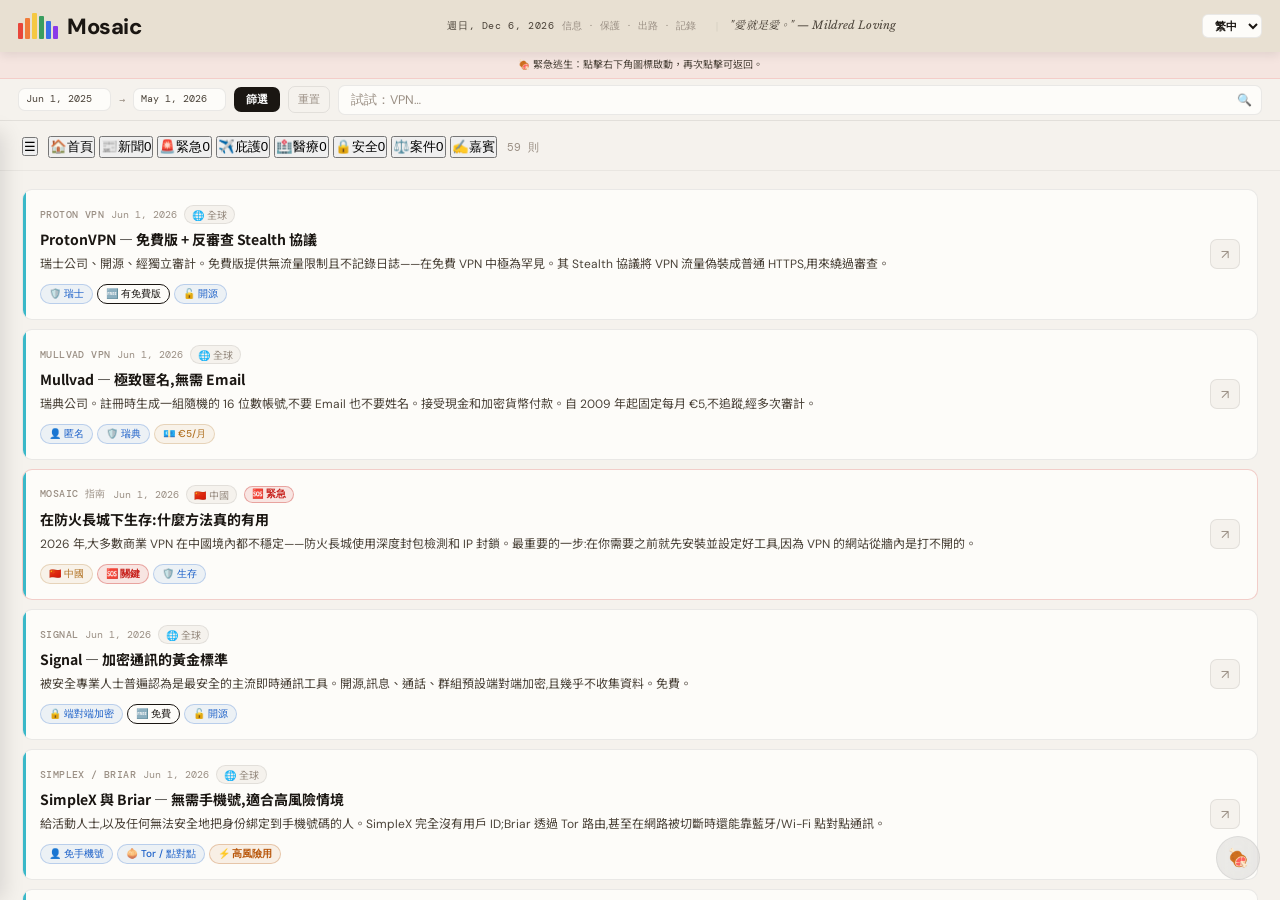
==== commit 41817ca5: "Add files via upload" ====
--- a/archive.html
+++ b/archive.html
@@ -9,7 +9,6 @@
 </head>
 <body>
 <div class="topbar">
-  <button class="sidebar-toggle" id="sidebar-toggle">☰</button>
   <a class="logo-link" href="index.html">
     <div class="logo-mark"><div class="shard"></div><div class="shard"></div><div class="shard"></div><div class="shard"></div><div class="shard"></div><div class="shard"></div></div>
     <span class="logo-text">Mosaic</span>
@@ -128,9 +127,18 @@
   </div>
   <div class="main" id="main-area">
     <div class="content-header">
-      <div class="content-title" id="content-title">全部</div>
+      <button class="content-menu-btn" id="sidebar-toggle" aria-label="menu">☰</button>
+      <div class="board-tabs" id="board-tabs">
+        <button class="board-tab" data-tab-cat="home"><span class="bt-icon">🏠</span><span class="bt-label" data-tablb="home">首頁</span></button>
+        <button class="board-tab" data-tab-cat="news"><span class="bt-icon">📰</span><span class="bt-label" data-tablb="news">新聞</span><span class="tab-count">0</span></button>
+        <button class="board-tab" data-tab-cat="emergency"><span class="bt-icon">🚨</span><span class="bt-label" data-tablb="emergency">緊急</span><span class="tab-count">0</span></button>
+        <button class="board-tab" data-tab-cat="asylum"><span class="bt-icon">✈️</span><span class="bt-label" data-tablb="asylum">庇護</span><span class="tab-count">0</span></button>
+        <button class="board-tab" data-tab-cat="medical"><span class="bt-icon">🏥</span><span class="bt-label" data-tablb="medical">醫療</span><span class="tab-count">0</span></button>
+        <button class="board-tab" data-tab-cat="safety"><span class="bt-icon">🔒</span><span class="bt-label" data-tablb="safety">安全</span><span class="tab-count">0</span></button>
+        <button class="board-tab" data-tab-cat="cases"><span class="bt-icon">⚖️</span><span class="bt-label" data-tablb="cases">案件</span><span class="tab-count">0</span></button>
+        <button class="board-tab bt-guest" data-tab-cat="guest"><span class="bt-icon">✍️</span><span class="bt-label" data-tablb="guest">嘉賓</span></button>
+      </div>
       <div class="content-count" id="content-count">— 則</div>
-      <div class="content-hint" id="content-hint">點擊卡片展開 · 點擊標籤篩選</div>
     </div>
     <div class="cards-scroll" id="cards-scroll">
       <div id="cards-grid"></div>
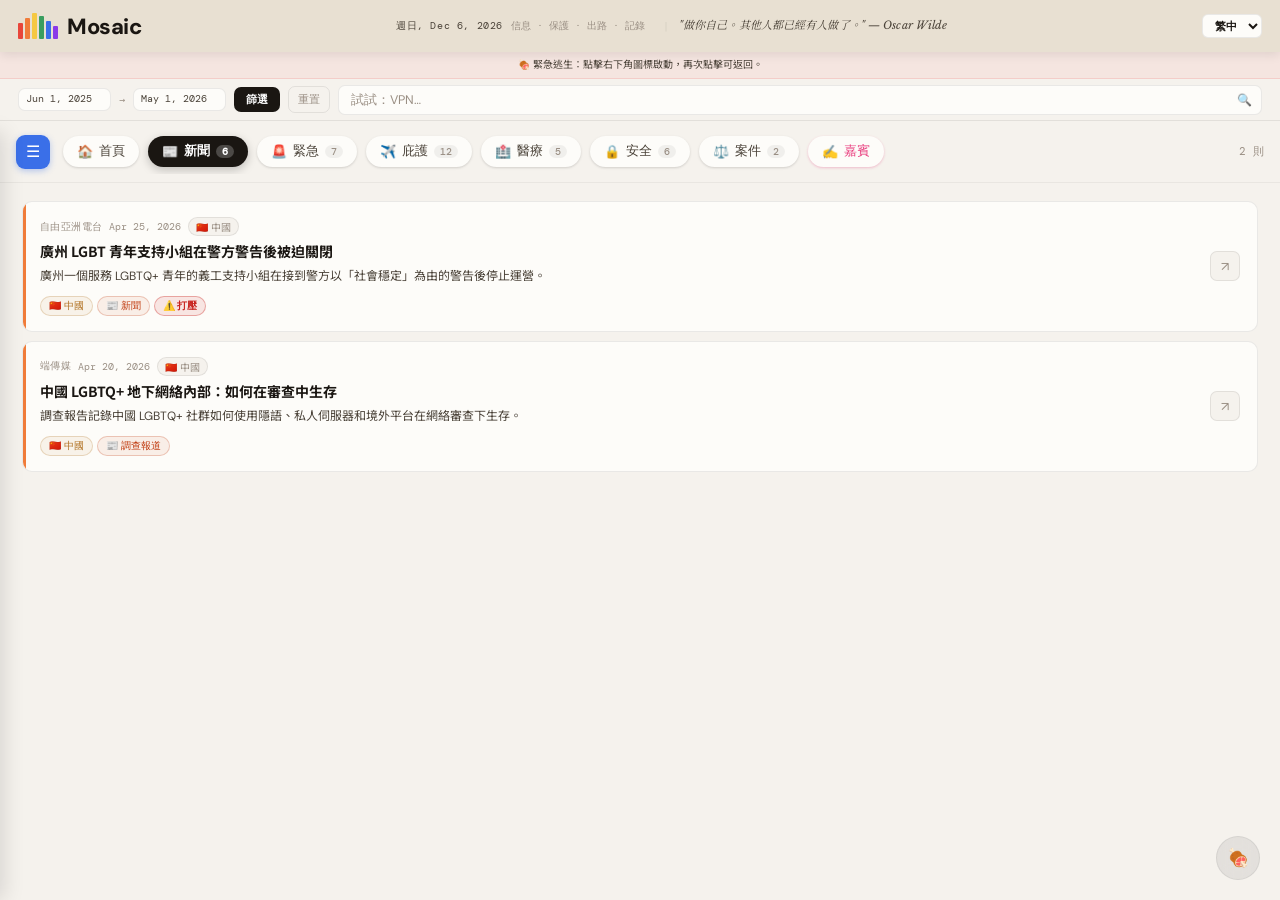
==== commit 0fc373c7: "Add files via upload" ====
--- a/archive.html
+++ b/archive.html
@@ -128,6 +128,7 @@
   <div class="main" id="main-area">
     <div class="content-header">
       <button class="content-menu-btn" id="sidebar-toggle" aria-label="menu">☰</button>
+      <div class="content-title" id="content-title"></div>
       <div class="board-tabs" id="board-tabs">
         <button class="board-tab" data-tab-cat="home"><span class="bt-icon">🏠</span><span class="bt-label" data-tablb="home">首頁</span></button>
         <button class="board-tab" data-tab-cat="news"><span class="bt-icon">📰</span><span class="bt-label" data-tablb="news">新聞</span><span class="tab-count">0</span></button>
--- a/css/archive.css
+++ b/css/archive.css
@@ -74,10 +74,22 @@
 .sb-link:hover{color:var(--text);}
 .sb-credit{font-family:'DM Mono',monospace;font-size:9px;color:var(--text-dim);text-align:center;letter-spacing:.04em;opacity:.65;}
 .main{flex:1;min-width:0;display:flex;flex-direction:column;overflow:hidden;}
-.content-header{flex-shrink:0;padding:14px 22px 12px;border-bottom:1px solid var(--border2);display:flex;align-items:baseline;gap:10px;flex-wrap:wrap;}
-.content-title{font-family:'Noto Serif TC',serif;font-size:19px;font-weight:700;letter-spacing:-.01em;color:var(--text);}
-.content-count{font-family:'DM Mono',monospace;font-size:11px;color:var(--text-dim);}
-.content-hint{font-size:11.5px;color:var(--text-dim);margin-left:auto;}
+.content-header{flex-shrink:0;padding:8px 16px;border-bottom:1px solid var(--border2);display:flex;align-items:center;gap:10px;}
+.content-menu-btn{flex-shrink:0;width:34px;height:34px;border-radius:9px;background:var(--glass-blue);border:none;color:#fff;font-size:16px;cursor:pointer;display:flex;align-items:center;justify-content:center;box-shadow:0 2px 6px rgba(58,111,232,.35);transition:transform .16s,box-shadow .16s,background .16s;}
+.content-menu-btn:hover{background:#2856c7;transform:translateY(-1px);box-shadow:0 3px 10px rgba(58,111,232,.45);}
+.board-tabs{flex:1;min-width:0;display:flex;gap:9px;overflow-x:auto;scrollbar-width:none;padding:7px 3px;}
+.board-tabs::-webkit-scrollbar{display:none;}
+.board-tab{flex-shrink:0;display:inline-flex;align-items:center;gap:6px;padding:7px 14px;border-radius:999px;border:none;background:var(--surface);color:var(--text-mid);font-family:'DM Sans',sans-serif;font-size:12.5px;font-weight:500;cursor:pointer;white-space:nowrap;box-shadow:0 1px 3px rgba(0,0,0,.10),0 1px 2px rgba(0,0,0,.05);transition:transform .16s,box-shadow .16s,background .16s,color .16s;}
+.board-tab:hover{color:var(--text);box-shadow:0 3px 8px rgba(0,0,0,.15);transform:translateY(-1px);}
+.board-tab.active{background:var(--text);color:#fff;font-weight:600;box-shadow:0 3px 10px rgba(0,0,0,.22);}
+.board-tab .bt-icon{font-size:13px;line-height:1;}
+.board-tab .tab-count{font-family:'DM Mono',monospace;font-size:10px;background:rgba(0,0,0,.05);border-radius:999px;padding:0 6px;color:var(--text-dim);}
+.board-tab.active .tab-count{background:rgba(255,255,255,.22);color:#fff;}
+.board-tab.bt-guest{color:var(--glass-pink);box-shadow:0 1px 3px rgba(232,58,124,.20),0 1px 2px rgba(232,58,124,.10);}
+.board-tab.bt-guest:hover{box-shadow:0 3px 8px rgba(232,58,124,.26);}
+.board-tab.bt-guest.active{background:var(--glass-pink);color:#fff;box-shadow:0 3px 10px rgba(232,58,124,.32);}
+.content-title{display:none;font-family:'Noto Serif TC',serif;font-size:16px;font-weight:700;letter-spacing:-.01em;color:var(--text);flex:1;min-width:0;white-space:nowrap;overflow:hidden;text-overflow:ellipsis;}
+.content-count{flex-shrink:0;font-family:'DM Mono',monospace;font-size:11px;color:var(--text-dim);}
 .cards-scroll{flex:1;min-height:0;overflow-y:auto;padding:18px 22px 32px;scrollbar-width:thin;scrollbar-color:rgba(0,0,0,.1) transparent;}
 .cards-scroll::-webkit-scrollbar{width:5px;}
 .cards-scroll::-webkit-scrollbar-thumb{background:rgba(0,0,0,.1);border-radius:3px;}
@@ -200,5 +212,6 @@
 .disguise-recipe-section li::before{content:'• ';color:#e74c3c;font-weight:bold;margin-right:8px;}
 .disguise-recipe-section p{font-size:14px;line-height:1.8;margin-bottom:8px;}
 @keyframes cardIn{from{opacity:0;transform:translateY(5px);}to{opacity:1;transform:translateY(0);}}
-@media(max-width:700px){:root{--sidebar-w:245px;}.content-hint,.meta-sep,.meta-divider,.quote-text,.panic-hint-bar{display:none;}.filterbar{flex-wrap:wrap;height:auto;padding:6px 12px;gap:5px;}.search-wrap{flex-basis:100%;order:1;}.date-field,.date-arrow,.btn-filter,.btn-reset{order:2;}.active-tag-badge{order:3;}.cards-scroll{padding:12px 14px 28px;}.card{padding:12px 13px;}.sidebar{top:calc(var(--topbar-h) + 42px);}}
-@media(max-width:420px){.date-field,.date-arrow{display:none;}}+@media(max-width:900px){.board-tabs{display:none;}.content-title{display:block;}.content-header{padding:9px 16px;}}
+@media(max-width:700px){:root{--sidebar-w:245px;}.meta-sep,.meta-divider,.quote-text,.panic-hint-bar{display:none;}.content-header{padding:9px 12px;}.filterbar{flex-wrap:wrap;height:auto;padding:6px 12px;gap:6px;}.search-wrap{flex-basis:100%;order:1;}.date-field,.date-arrow,.btn-filter,.btn-reset{order:2;}.active-tag-badge{order:3;}.cards-scroll{padding:12px 14px 28px;}.card{padding:12px 13px;}.sidebar{top:calc(var(--topbar-h) + 42px);}}
+@media(max-width:430px){.date-disp{min-width:62px;font-size:9px;padding:4px 14px 4px 6px;}.filterbar{gap:4px;}}
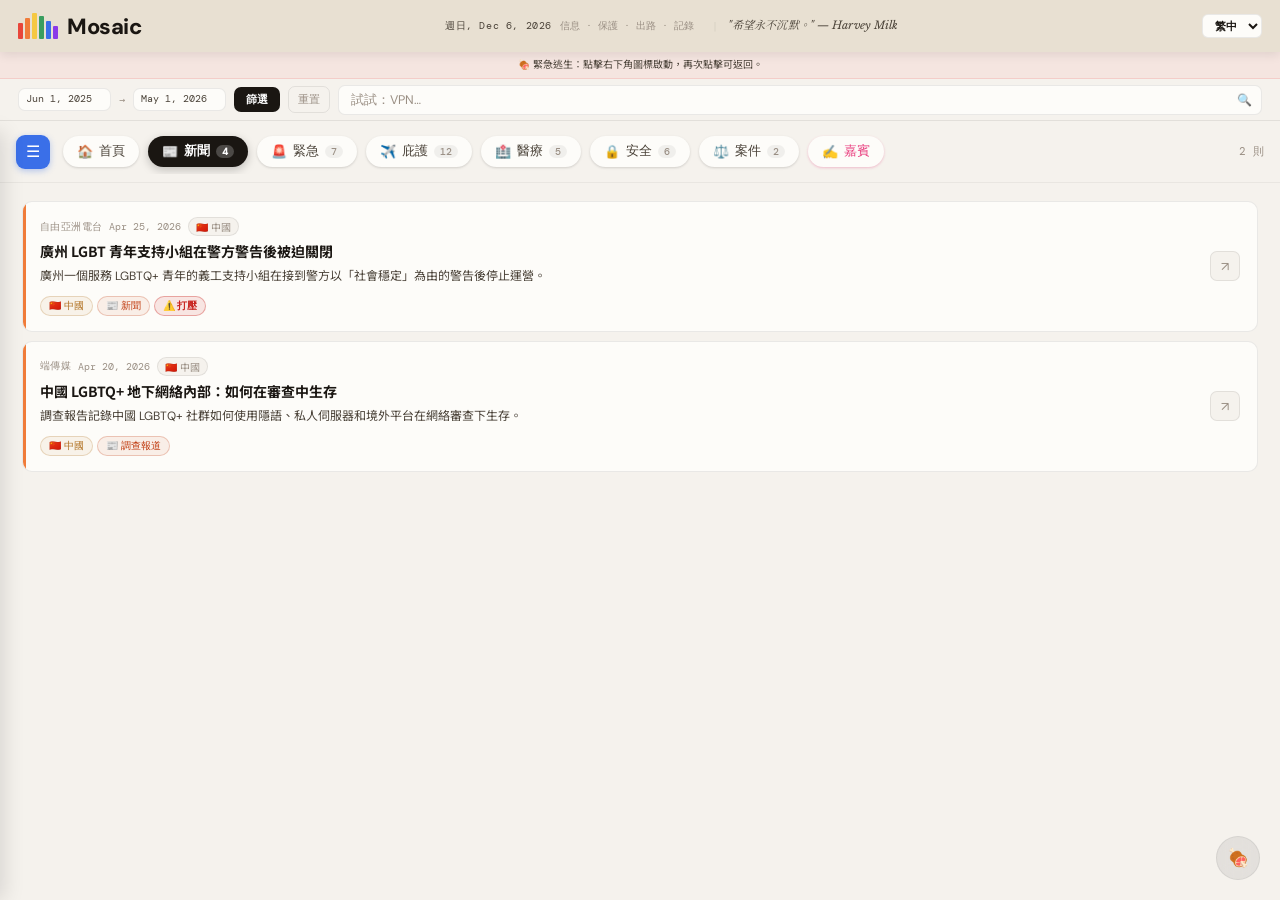
==== commit 73a13bae: "Add files via upload" ====
--- a/archive.html
+++ b/archive.html
@@ -201,6 +201,8 @@
 <!-- 新聞歸檔設定 -->
 <script src="data/news-index.js"></script>
 <!-- 新聞檔案(每季一個,新增一季就加一行) -->
+<script src="data/news-2025-Q3.js"></script>
+<script src="data/news-2025-Q4.js"></script>
 <script src="data/news-2026-Q2.js"></script>
 <!-- 應用邏輯 -->
 <script src="js/archive.js"></script>
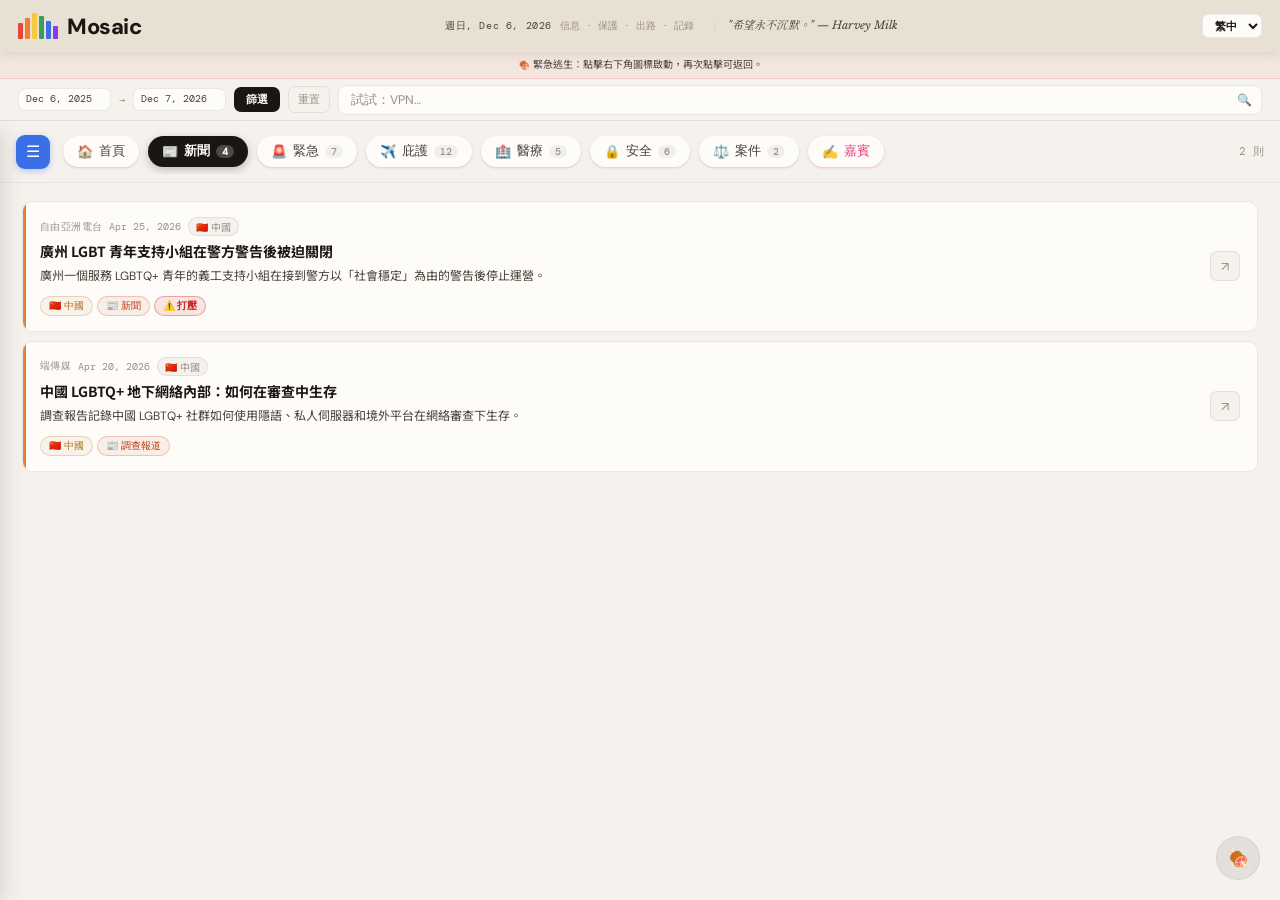
==== commit 27ff4324: "Add files via upload" ====
--- a/archive.html
+++ b/archive.html
@@ -156,7 +156,7 @@
     </div>
     <div class="panel-body" id="panel-body">
       <div class="panel-summary-box" id="panel-summary-box">
-        <div class="panel-summary-label" id="lbl-ai">✦ AI 摘要</div>
+        <div class="panel-summary-label" id="lbl-ai">✦ 摘要</div>
         <div class="panel-summary-text" id="panel-summary"></div>
       </div>
       <div class="panel-tags" id="panel-tags"></div>
@@ -170,7 +170,7 @@
     <button class="disc-close" onclick="document.getElementById('disc-overlay').classList.remove('open')">✕</button>
     <div class="disc-title" id="disc-title">ℹ️ 關於與聯繫</div>
     <div class="disc-sec-title" id="disc-s1">關於本工具</div><div class="disc-body" id="disc-b1"></div>
-    <div class="disc-sec-title" id="disc-s2">AI 摘要說明</div><div class="disc-body" id="disc-b2"></div>
+    <div class="disc-sec-title" id="disc-s2">摘要與編輯說明</div><div class="disc-body" id="disc-b2"></div>
     <div class="disc-sec-title" id="disc-s3">隱私與資料</div><div class="disc-body" id="disc-b3"></div>
     <div class="disc-sec-title" id="disc-s4">使用者責任</div><div class="disc-body" id="disc-b4"></div>
     <div class="disc-divider"></div>
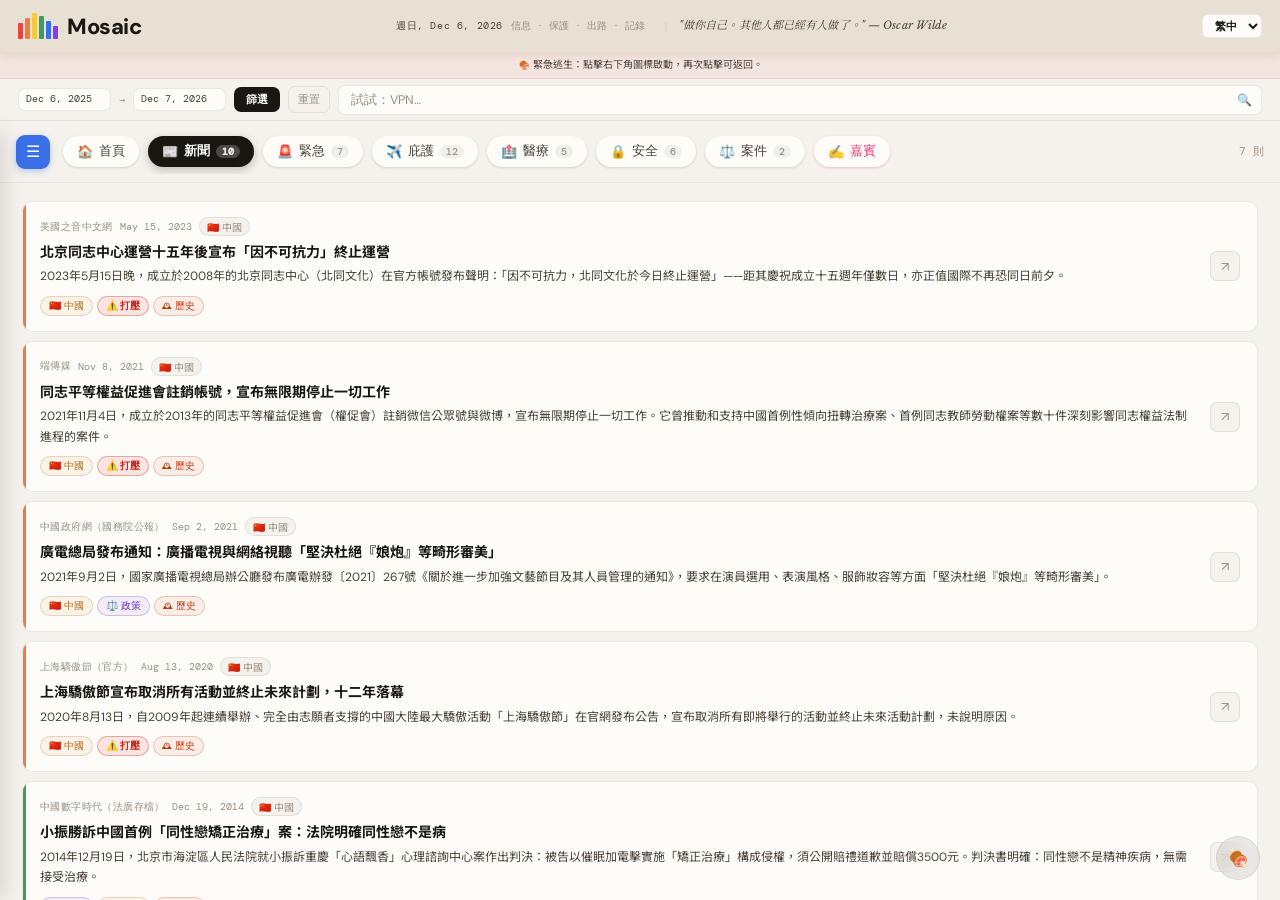
==== commit 5602bf21: "v8" ====
--- a/archive.html
+++ b/archive.html
@@ -200,6 +200,8 @@
 <script src="data/reference.js"></script>
 <!-- 新聞歸檔設定 -->
 <script src="data/news-index.js"></script>
+<!-- 歷史新聞(常青,對應時間之樹) -->
+<script src="data/news-history.js"></script>
 <!-- 新聞檔案(每季一個,新增一季就加一行) -->
 <script src="data/news-2025-Q3.js"></script>
 <script src="data/news-2025-Q4.js"></script>
--- a/css/archive.css
+++ b/css/archive.css
@@ -165,9 +165,6 @@
 .panel-author-label{font-family:'DM Mono',monospace;font-size:9px;letter-spacing:.12em;text-transform:uppercase;color:rgba(5,150,105,.8);margin-bottom:5px;font-weight:600;}
 .panel-author-name{font-size:13px;font-weight:600;color:var(--text);margin-bottom:3px;}
 .panel-author-bio{font-size:11.5px;color:var(--text-mid);line-height:1.6;}
-.panel-listen-btn{display:inline-flex;align-items:center;gap:6px;background:rgba(16,185,129,.12);border:1px solid rgba(16,185,129,.35);color:rgba(5,150,105,.95);border-radius:8px;padding:8px 16px;font-family:'DM Sans',sans-serif;font-size:12px;font-weight:600;cursor:pointer;transition:all .18s;margin-bottom:16px;}
-.panel-listen-btn:hover{background:rgba(16,185,129,.22);}
-.panel-listen-btn.playing{background:rgba(16,185,129,.25);border-color:rgba(16,185,129,.6);}
 .panel-guest-disclaimer{background:rgba(245,200,66,.08);border:1px solid rgba(245,200,66,.25);border-radius:8px;padding:11px 13px;margin-top:16px;font-size:10.5px;line-height:1.75;color:var(--text-mid);}
 .panel-guest-disclaimer strong{color:var(--text);font-weight:600;}
 .panel-copyright{background:rgba(58,111,232,.08);border:1px solid rgba(58,111,232,.22);border-radius:8px;padding:11px 13px;margin-top:10px;font-size:10.5px;line-height:1.75;color:var(--text-mid);}
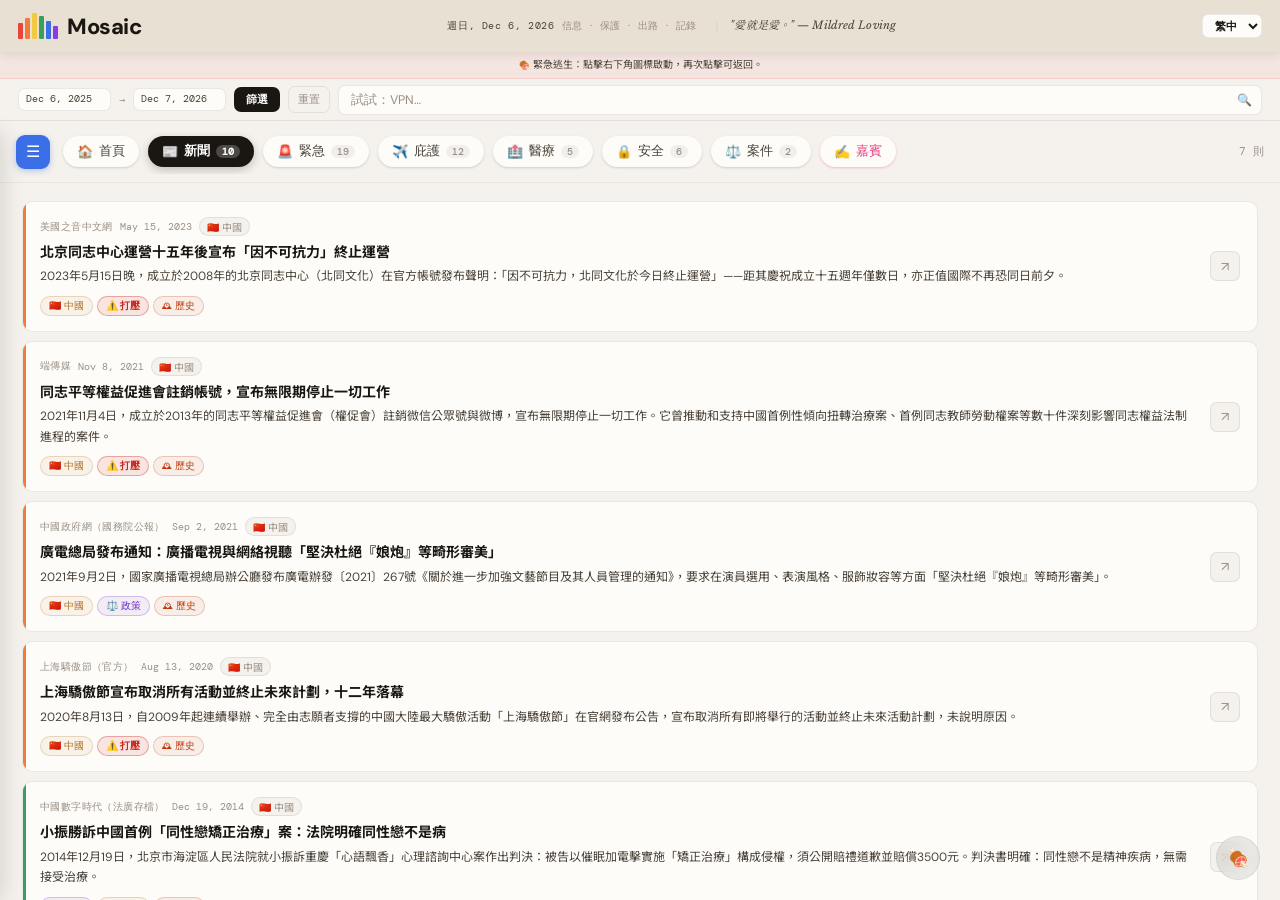
==== commit 63507aa9: "Add files via upload" ====
--- a/archive.html
+++ b/archive.html
@@ -66,6 +66,7 @@
         <div class="sub-group" id="sub-emergency">
           <div class="sub-item" data-sub="crisis" id="subnav-em-crisis">國內危機求助</div>
           <div class="sub-item" data-sub="legal" id="subnav-em-legal">法律援助</div>
+          <div class="sub-item" data-sub="community" id="subnav-em-community">社群組織</div>
           <div class="sub-item" data-sub="mental" id="subnav-em-mental">心理支持熱線</div>
         </div>
       </div>
--- a/css/archive.css
+++ b/css/archive.css
@@ -23,7 +23,7 @@
 .sidebar-toggle:hover{background:#2856c7;transform:scale(1.05);}
 .lang-select{padding:4px 8px;border-radius:6px;border:1px solid var(--border);background:var(--surface);color:var(--text);font-size:11px;font-weight:600;cursor:pointer;}
 /* quote-bar: removed, merged into topbar */
-.panic-hint-bar{flex-shrink:0;background:rgba(232,58,60,.07);border-bottom:1px solid rgba(232,58,60,.14);padding:5px 18px;font-size:10px;color:var(--text-mid);text-align:center;line-height:1.6;}
+.panic-hint-bar{flex-shrink:0;background:rgba(232,58,60,.07);border-bottom:1px solid rgba(232,58,60,.14);padding:5px 18px;font-size:10px;color:var(--text-mid);text-align:center;line-height:1.6;cursor:pointer;}
 .filterbar{height:var(--filterbar-h);flex-shrink:0;background:var(--bg);border-bottom:1px solid var(--border);display:flex;align-items:center;padding:0 18px;gap:8px;position:relative;z-index:99;}
 .search-wrap{flex:1;position:relative;min-width:0;}
 .search-input{width:100%;background:var(--surface);border:1px solid var(--border);border-radius:7px;padding:6px 30px 6px 12px;font-family:'DM Sans',sans-serif;font-size:12.5px;color:var(--text);outline:none;transition:border-color .18s;}
@@ -210,5 +210,6 @@
 .disguise-recipe-section p{font-size:14px;line-height:1.8;margin-bottom:8px;}
 @keyframes cardIn{from{opacity:0;transform:translateY(5px);}to{opacity:1;transform:translateY(0);}}
 @media(max-width:900px){.board-tabs{display:none;}.content-title{display:block;}.content-header{padding:9px 16px;}}
-@media(max-width:700px){:root{--sidebar-w:245px;}.meta-sep,.meta-divider,.quote-text,.panic-hint-bar{display:none;}.content-header{padding:9px 12px;}.filterbar{flex-wrap:wrap;height:auto;padding:6px 12px;gap:6px;}.search-wrap{flex-basis:100%;order:1;}.date-field,.date-arrow,.btn-filter,.btn-reset{order:2;}.active-tag-badge{order:3;}.cards-scroll{padding:12px 14px 28px;}.card{padding:12px 13px;}.sidebar{top:calc(var(--topbar-h) + 42px);}}
-@media(max-width:430px){.date-disp{min-width:62px;font-size:9px;padding:4px 14px 4px 6px;}.filterbar{gap:4px;}}+@media(max-width:700px){:root{--sidebar-w:245px;}.meta-sep,.meta-divider,.quote-text{display:none;}.content-header{padding:9px 12px;}.filterbar{flex-wrap:wrap;height:auto;padding:6px 12px;gap:6px;}.search-wrap{flex-basis:100%;order:1;}.date-field,.date-arrow,.btn-filter,.btn-reset{order:2;}.active-tag-badge{order:3;}.cards-scroll{padding:12px 14px 28px;}.card{padding:12px 13px;}.sidebar{top:calc(var(--topbar-h) + 42px);}.panic-hint-bar{padding:8px 14px;font-size:11px;}}
+@media(max-width:430px){.date-disp{min-width:62px;font-size:9px;padding:4px 14px 4px 6px;}.filterbar{gap:4px;}}
+.panic-hint-bar:hover{filter:brightness(.97);}
